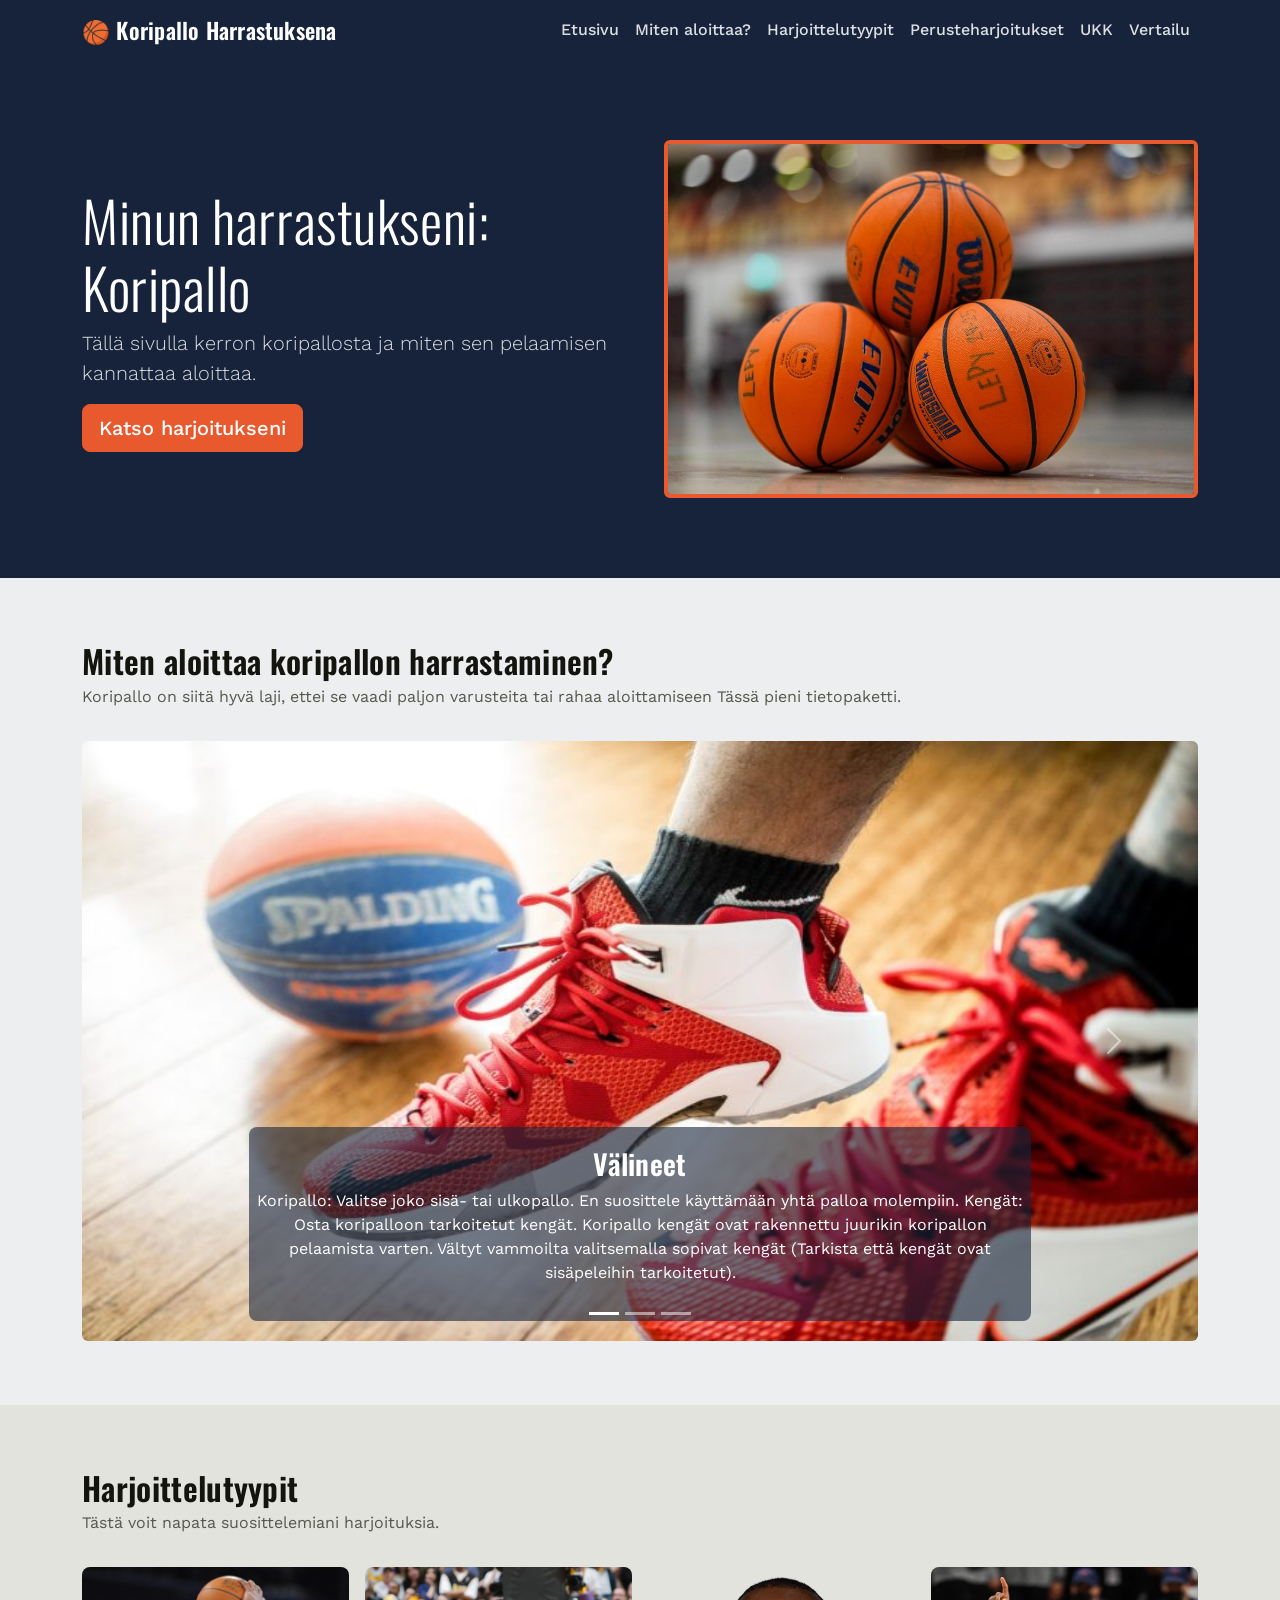
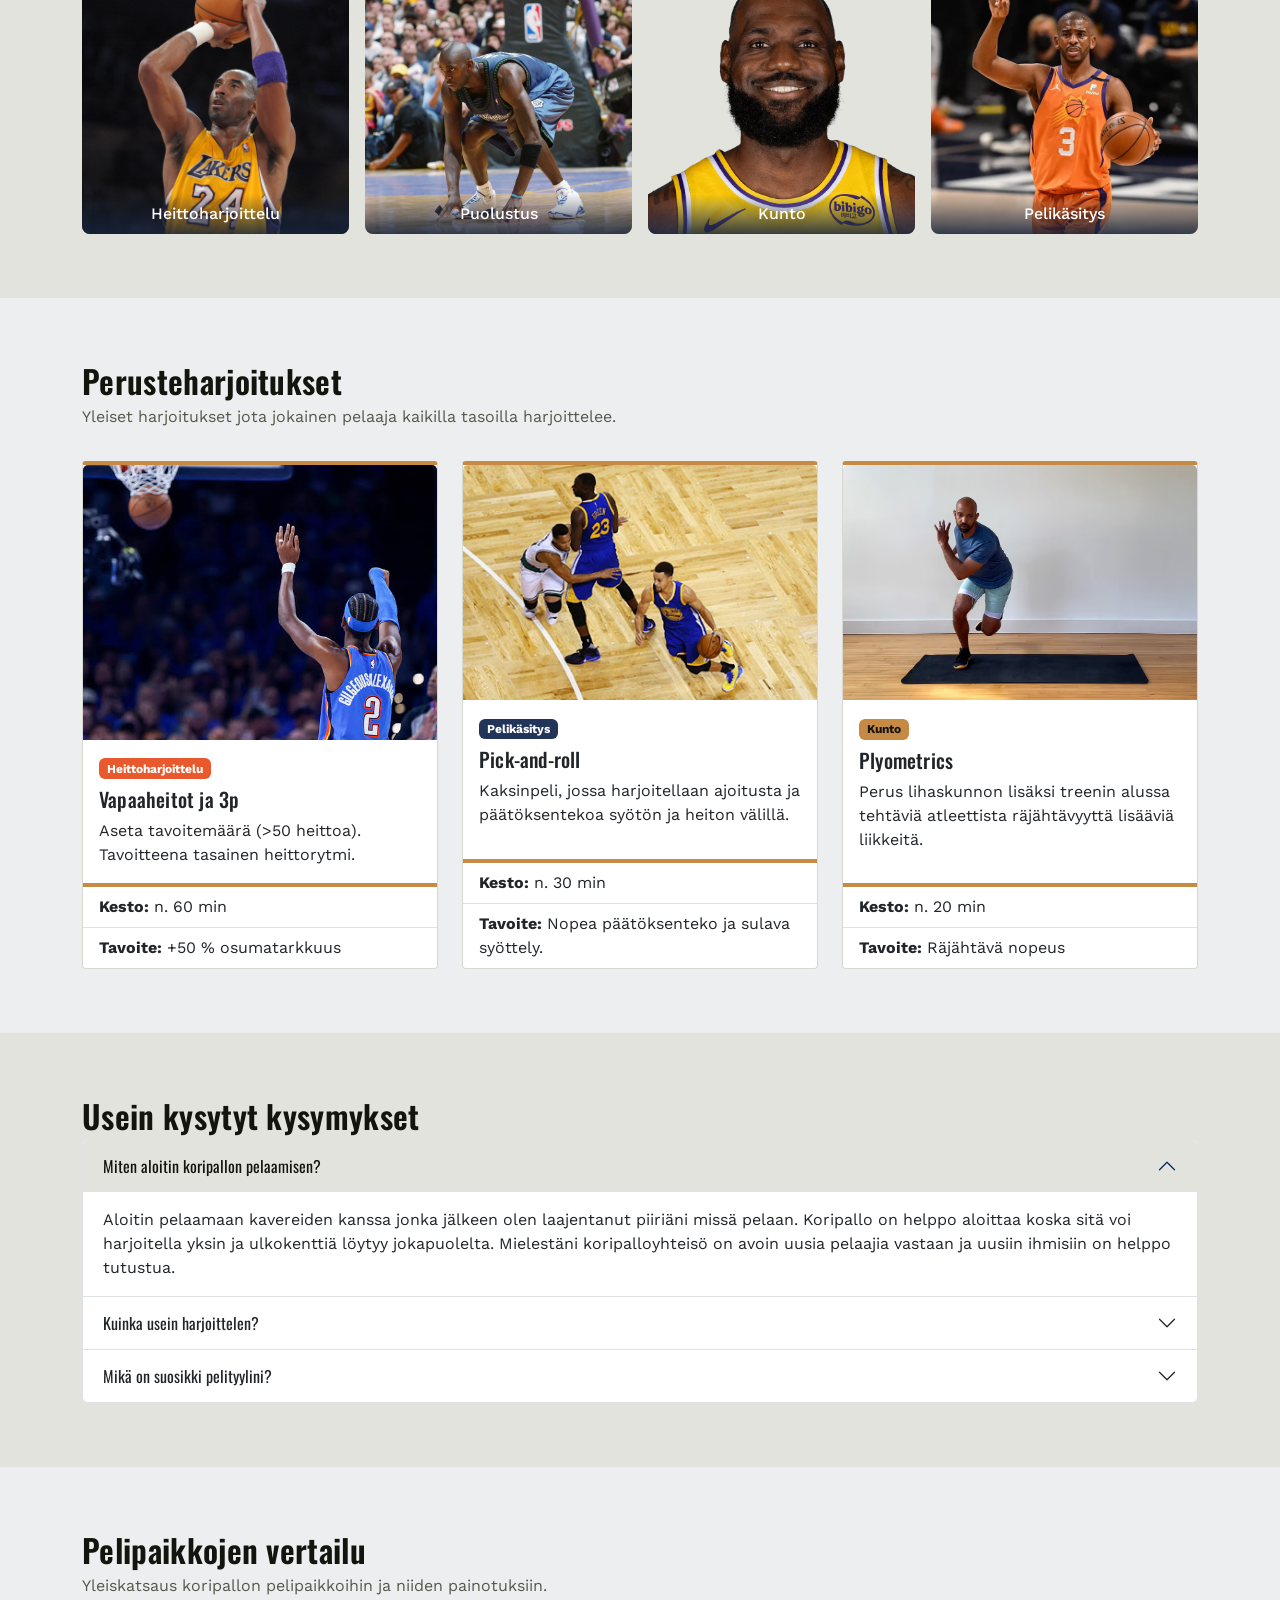
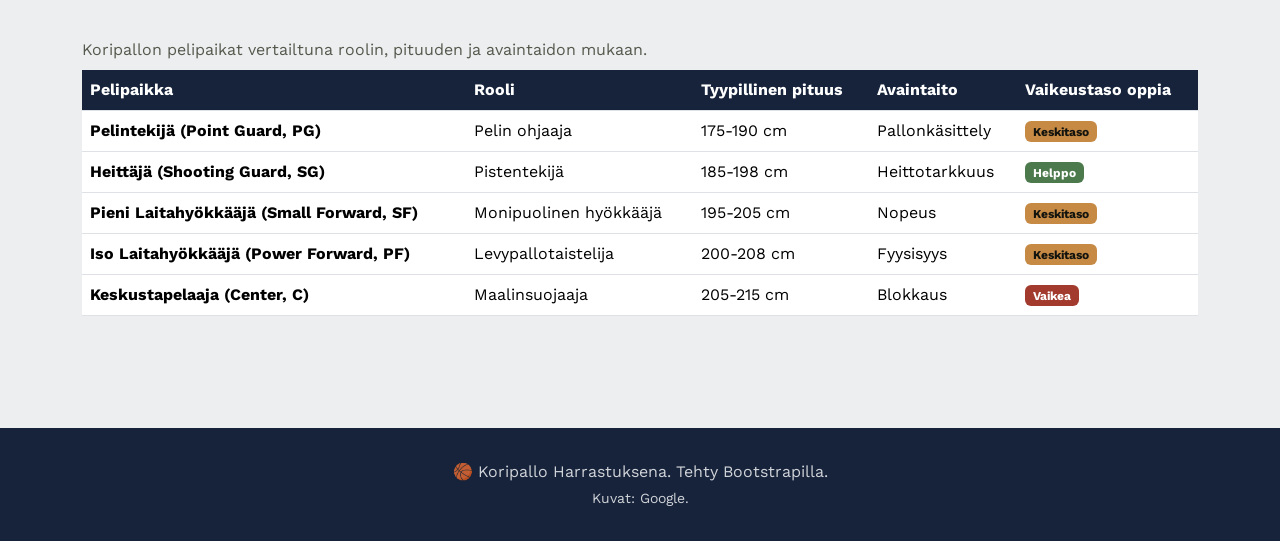
==== index.html @ c13de972 "Rename index_koris_final.html to index.html" ====
<!DOCTYPE html>
<html lang="fi">
<head>
  <meta charset="UTF-8">
  <meta name="viewport" content="width=device-width, initial-scale=1.0">
  <title>Koripallo Harrastuksena</title>
  <meta name="description" content="Korikentällä esittelee oman koripalloharrastukseni: kohokohdat, harjoittelutyypit, suosikkiharjoitukset, usein kysytyt kysymykset ja pelipaikkavertailu.">

  <!--Google Fonts: Oswald otsikoihin, Work Sans leipätekstiin-->
  <link rel="preconnect" href="https://fonts.googleapis.com">
  <link href="https://fonts.googleapis.com/css2?family=Oswald:wght@500;600;700&family=Work+Sans:wght@400;500;700&display=swap" rel="stylesheet">

  <!--Bootstrap 5 CSS (CDN)-->
  <link href="https://cdn.jsdelivr.net/npm/bootstrap@5.3.3/dist/css/bootstrap.min.css" rel="stylesheet">

  <!--tyylitiedosto-->
  <link href="style_koris.css" rel="stylesheet">
</head>
<body>

  <!--nav ohitus (tekoälyn lisäys saavutettavuuteen)-->
  <a class="visually-hidden-focusable skip-link" href="#paasisalto">siirry pääsisältöön</a>

  <!--nav-->
  <!--navbar-expand-lg: mukautettu (tekoälyn lisäys saavutettavuuteen)-->

  <header>
    <nav class="navbar navbar-expand-lg navbar-dark sticky-top">
      <div class="container">
        <a class="navbar-brand" href="#etusivu">🏀 Koripallo Harrastuksena</a>

        <!--hampurilaisvalikon painike-->
        <button class="navbar-toggler" type="button" data-bs-toggle="collapse" data-bs-target="#paavalikko">
          <span class="navbar-toggler-icon"></span>
        </button>

        <div class="collapse navbar-collapse" id="paavalikko">
          <ul class="navbar-nav ms-auto mb-2 mb-lg-0">
            <li class="nav-item"><a class="nav-link" href="#etusivu">Etusivu</a></li>
            <li class="nav-item"><a class="nav-link" href="#kohokohdat">Miten aloittaa?</a></li>
            <li class="nav-item"><a class="nav-link" href="#harjoittelu">Harjoittelutyypit</a></li>
            <li class="nav-item"><a class="nav-link" href="#harjoitukset">Perusteharjoitukset</a></li>
            <li class="nav-item"><a class="nav-link" href="#ukk">UKK</a></li>
            <li class="nav-item"><a class="nav-link" href="#vertailu">Vertailu</a></li>
          </ul>
        </div>
      </div>
    </nav>
  </header>

  <main id="paasisalto">

    <!--Hero-->

    <section id="etusivu" class="hero">
      <div class="container">
        <div class="row align-items-center g-5">
          <div class="col-lg-6">
            <h1 class="display-4">Minun harrastukseni: Koripallo</h1>
            <p class="lead">
              Tällä sivulla kerron koripallosta ja miten sen pelaamisen kannattaa aloittaa.
            </p>
            <a href="#harjoitukset" class="btn btn-accent btn-lg">Katso harjoitukseni</a>
          </div>
          <div class="col-lg-6">
            <img src="koripallo.jpg" class="img-fluid rounded hero-img" alt="Koripallo">
          </div>
        </div>
      </div>
    </section>

    <!--kuvakaruselli: miten aloittaa?-->

    <section id="kuvakaruselli" class="section-padding">
      <div class="container">
        <h2 class="section-title">Miten aloittaa koripallon harrastaminen?</h2>
        <p class="section-intro">Koripallo on siitä hyvä laji, ettei se vaadi paljon varusteita tai rahaa aloittamiseen Tässä pieni tietopaketti.</p>

        <div id="kuvakaruselli" class="carousel slide rounded overflow-hidden" data-bs-ride="carousel">

          <!--kuvakarusellin osoittimet-->

          <div class="carousel-indicators">
            <button type="button" data-bs-target="#kuvakaruselli" data-bs-slide-to="0" class="active"></button>
            <button type="button" data-bs-target="#kuvakaruselli" data-bs-slide-to="1"></button>
            <button type="button" data-bs-target="#kuvakaruselli" data-bs-slide-to="2"></button>
          </div>

          <div class="carousel-inner">
            <div class="carousel-item active">
              <img src="koripallo ja kengät.jpg" class="d-block w-100" style="width: 300px; height: 600px;" alt="Välineet">
              <div class="carousel-caption">
                <h3>Välineet</h3>
                <p>Koripallo: Valitse joko sisä- tai ulkopallo. En suosittele käyttämään yhtä palloa molempiin.
                  Kengät: Osta koripalloon tarkoitetut kengät. Koripallo kengät ovat rakennettu juurikin koripallon pelaamista varten. Vältyt vammoilta valitsemalla sopivat kengät (Tarkista että kengät ovat sisäpeleihin tarkoitetut).
                </p>
              </div>
            </div>
            <div class="carousel-item">
              <img src="court.jpg" class="d-block w-100" style="width: 300px; height: 600px;" alt="Kenttä kuva">
              <div class="carousel-caption">
                <h3>Säännöt</h3>
                <p>Opettele mitä tarkoittavat: Double dribble, Carry, Travel, Defensive & Offensive Fouls. Nämä ymmärtämällä voit osallistua jo rentoihin peleihin.</p>
              </div>
            </div>
            <div class="carousel-item">
              <img src="syöttely.jpg" class="d-block w-100" style="width: 300px; height: 600px;" alt="Jokic">
              <div class="carousel-caption">
                <h3>Pallonhallinta</h3>
                <p>Päivänselvää on osata kuljettaa, heittää ja syöttää sekä ymmärtää puolustamista. Suosittelen kuitenkin harjoittelemaan etenkin syöttelyä, sillä hyvällä syöttelyllä autat tiimiäsi voittamaan vaikka et olisi vielä heidän tasollaan muissa taidoissa.</p>
              </div>
            </div>
          </div>

          <button class="carousel-control-prev" type="button" data-bs-target="#kuvakaruselli" data-bs-slide="prev">
            <span class="carousel-control-prev-icon"></span>
            <span class="visually-hidden">Edellinen</span>
          </button>
          <button class="carousel-control-next" type="button" data-bs-target="#kuvakaruselli" data-bs-slide="next">
            <span class="carousel-control-next-icon"></span>
            <span class="visually-hidden">Seuraava</span>
          </button>
        </div>
      </div>
    </section>

    <!--ruudukko: harjoittelutyypit-->
    <!--Bootstrapin grid-järjestelmä-->

    <section id="harjoittelu" class="section-padding section-alt">
      <div class="container">
        <h2 class="section-title">Harjoittelutyypit</h2>
        <p class="section-intro">Tästä voit napata suosittelemiani harjoituksia.</p>

        <div class="row row-cols-2 row-cols-md-4 g-3">
          <div class="col">
            <div class="grid-tile">
              <img src="shooting.jpg" alt="Heittoharjoittelun kuvituskuva">
              <span class="grid-tile-label">Heittoharjoittelu</span>
            </div>
          </div>
          <div class="col">
            <div class="grid-tile">
              <img src="Kevin-Garnett-defends-1-scaled.jpg" alt="Puolustuspelin kuvituskuva">
              <span class="grid-tile-label">Puolustus</span>
            </div>
          </div>
          <div class="col">
            <div class="grid-tile">
              <img src="2544.jpg" alt="Kuntoharjoittelun kuvituskuva">
              <span class="grid-tile-label">Kunto</span>
            </div>
          </div>
          <div class="col">
            <div class="grid-tile">
              <img src="CP.jpg" alt="Pelikäsityksen kuvituskuva">
              <span class="grid-tile-label">Pelikäsitys</span>
            </div>
          </div>
        </div>
      </div>
    </section>

    <!--kortit: perusteharjoitukset-->

    <section id="harjoitukset" class="section-padding">
      <div class="container">
        <h2 class="section-title">Perusteharjoitukset</h2>
        <p class="section-intro">Yleiset harjoitukset jota jokainen pelaaja kaikilla tasoilla harjoittelee.</p>

        <div class="row row-cols-1 row-cols-md-3 g-4">

          <div class="col">
            <div class="card drill-card h-100">
              <img src="sga.jpg" class="card-img-top" alt="FT merchant" style="width: 100%; height: 275px; object-fit: cover;">
              <div class="card-body">
                <span class="badge badge-heitto mb-2">Heittoharjoittelu</span>
                <h3 class="card-title h5">Vapaaheitot ja 3p</h3>
                <p class="card-text">Aseta tavoitemäärä (>50 heittoa). Tavoitteena tasainen heittorytmi.</p>
              </div>
              <ul class="list-group list-group-flush">
                <li class="list-group-item"><strong>Kesto:</strong> n. 60 min</li>
                <li class="list-group-item"><strong>Tavoite:</strong> +50 % osumatarkkuus</li>
              </ul>
            </div>
          </div>

          <div class="col">
            <div class="card drill-card h-100">
              <img src="Pick & Roll Shooting Drill.jpg" class="card-img-top" alt="Pick-and-roll">
              <div class="card-body">
                <span class="badge badge-pelikasitys mb-2">Pelikäsitys</span>
                <h3 class="card-title h5">Pick-and-roll</h3>
                <p class="card-text">Kaksinpeli, jossa harjoitellaan ajoitusta ja päätöksentekoa syötön ja heiton välillä.</p>
              </div>
              <ul class="list-group list-group-flush">
                <li class="list-group-item"><strong>Kesto:</strong> n. 30 min</li>
                <li class="list-group-item"><strong>Tavoite:</strong> Nopea päätöksenteko ja sulava syöttely.</li>
              </ul>
            </div>
          </div>

          <div class="col">
            <div class="card drill-card h-100">
              <img src="skater-1657646762.jpg" class="card-img-top" alt="plyos">
              <div class="card-body">
                <span class="badge badge-kunto mb-2">Kunto</span>
                <h3 class="card-title h5">Plyometrics</h3>
                <p class="card-text">Perus lihaskunnon lisäksi treenin alussa tehtäviä atleettista räjähtävyyttä lisääviä liikkeitä.</p>
              </div>
              <ul class="list-group list-group-flush">
                <li class="list-group-item"><strong>Kesto:</strong> n. 20 min</li>
                <li class="list-group-item"><strong>Tavoite:</strong> Räjähtävä nopeus</li>
              </ul>
            </div>
          </div>

        </div>
      </div>
    </section>

    <!--haitari: UKK-->

    <section id="ukk" class="section-padding section-alt">
      <div class="container">
        <h2 class="section-title">Usein kysytyt kysymykset</h2>

        <div class="accordion" id="ukkHaitari">

          <div class="accordion-item">
            <h3 class="accordion-header" id="kysymys1">
              <button class="accordion-button" type="button" data-bs-toggle="collapse" data-bs-target="#vastaus1">
                Miten aloitin koripallon pelaamisen?
              </button>
            </h3>
            <div id="vastaus1" class="accordion-collapse collapse show" data-bs-parent="#ukkHaitari">
              <div class="accordion-body">
                Aloitin pelaamaan kavereiden kanssa jonka jälkeen olen laajentanut piiriäni missä pelaan. Koripallo on helppo aloittaa koska sitä voi harjoitella yksin ja ulkokenttiä löytyy jokapuolelta. Mielestäni koripalloyhteisö on avoin uusia pelaajia vastaan ja uusiin ihmisiin on helppo tutustua.
              </div>
            </div>
          </div>

          <div class="accordion-item">
            <h3 class="accordion-header" id="kysymys2">
              <button class="accordion-button collapsed" type="button" data-bs-toggle="collapse" data-bs-target="#vastaus2">
                Kuinka usein harjoittelen?
              </button>
            </h3>
            <div id="vastaus2" class="accordion-collapse collapse" data-bs-parent="#ukkHaitari">
              <div class="accordion-body">
                Salitreeniä koripalloa varten treenaan 2x viikossa. Pallonhallinta ja heittoharjoituksia tavoittelen tekemään myös 2x viikossa. Pelit tapahtuvat yleensä viikonloppuisin.
              </div>
            </div>
          </div>

          <div class="accordion-item">
            <h3 class="accordion-header" id="kysymys3">
              <button class="accordion-button collapsed" type="button" data-bs-toggle="collapse" data-bs-target="#vastaus3">
                Mikä on suosikki pelityylini?
              </button>
            </h3>
            <div id="vastaus3" class="accordion-collapse collapse" data-bs-parent="#ukkHaitari">
              <div class="accordion-body">
                Pidän eniten pick-and-roll-tilanteista, koska ne vaativat hyvää yhteispeliä ja nopeaa päätöksentekoa. Yksilöllinen pelityylini nojautuu vahvasta Kevin Durantin pelityyliin. Tykkään myös puolustaa, koska olen siinä tosi hyvä.
              </div>
            </div>
          </div>

        </div>
      </div>
    </section>

    <!-- taulukko pelipaikoista -->

    <section id="vertailu" class="section-padding">
      <div class="container">
        <h2 class="section-title">Pelipaikkojen vertailu</h2>
        <p class="section-intro">Yleiskatsaus koripallon pelipaikkoihin ja niiden painotuksiin.</p>

        <div class="table-responsive">
          <table class="table table-hover align-middle">
            <caption>Koripallon pelipaikat vertailtuna roolin, pituuden ja avaintaidon mukaan.</caption>
            <thead>
              <tr>
                <th scope="col">Pelipaikka</th>
                <th scope="col">Rooli</th>
                <th scope="col">Tyypillinen pituus</th>
                <th scope="col">Avaintaito</th>
                <th scope="col">Vaikeustaso oppia</th>
              </tr>
            </thead>
            <tbody>
              <tr>
                <th scope="row">Pelintekijä (Point Guard, PG)</th>
                <td>Pelin ohjaaja</td>
                <td>175-190 cm</td>
                <td>Pallonkäsittely</td>
                <td><span class="badge badge-keski">Keskitaso</span></td>
              </tr>
              <tr>
                <th scope="row">Heittäjä (Shooting Guard, SG)</th>
                <td>Pistentekijä</td>
                <td>185-198 cm</td>
                <td>Heittotarkkuus</td>
                <td><span class="badge badge-helppo">Helppo</span></td>
              </tr>
              <tr>
                <th scope="row">Pieni Laitahyökkääjä (Small Forward, SF)</th>
                <td>Monipuolinen hyökkääjä</td>
                <td>195-205 cm</td>
                <td>Nopeus</td>
                <td><span class="badge badge-keski">Keskitaso</span></td>
              </tr>
              <tr>
                <th scope="row">Iso Laitahyökkääjä (Power Forward, PF)</th>
                <td>Levypallotaistelija</td>
                <td>200-208 cm</td>
                <td>Fyysisyys</td>
                <td><span class="badge badge-keski">Keskitaso</span></td>
              </tr>
              <tr>
                <th scope="row">Keskustapelaaja (Center, C)</th>
                <td>Maalinsuojaaja</td>
                <td>205-215 cm</td>
                <td>Blokkaus</td>
                <td><span class="badge badge-vaikea">Vaikea</span></td>
              </tr>
            </tbody>
          </table>
        </div>
      </div>
    </section>

  </main>

  <!--footer-->  

  <footer class="site-footer">
    <div class="container text-center">
      <p class="mb-1">🏀 Koripallo Harrastuksena. Tehty Bootstrapilla.</p>
      <p class="mb-0 small">Kuvat: Google.</p>
    </div>
  </footer>

  <!--boostrap ominaisuuksia varten-->

  <script src="https://cdn.jsdelivr.net/npm/bootstrap@5.3.3/dist/js/bootstrap.bundle.min.js"></script>
</body>
</html>
---- style_koris.css ----
/* Koripallo Harrastuksena – oma tyylitiedosto. */

:root {
  --color-navy: #16233B;
  --color-navy-light: #23345A;
  --color-court: #C68A45;
  --color-orange: #E8592E;
  --color-bg: #EDEEF0;
  --color-card-bg: #FFFFFF;
  --color-ink: #14140F;

  --font-display: "Oswald", "Segoe UI", sans-serif;
  --font-body: "Work Sans", "Segoe UI", sans-serif;
}

/* perusasetukset */
body {
  font-family: var(--font-body);
  color: var(--color-ink);
  background-color: var(--color-bg);
}

h1, h2, h3, h4, .navbar-brand {
  font-family: var(--font-display);
  font-weight: 600;
  letter-spacing: 0.01em;
}

/* näppäimistökäyttäjän "ohita navigaatio" -linkki (tekoälyn lisäys) */
.skip-link {
  position: absolute;
  top: -3rem;
  left: 1rem;
  background: var(--color-orange);
  color: #fff;
  padding: 0.5rem 1rem;
  border-radius: 0 0 0.25rem 0.25rem;
  z-index: 2000;
}
.skip-link:focus {
  top: 0;
}

/* nav */
.navbar {
  background-color: var(--color-navy);
}
.navbar .nav-link {
  color: rgba(255, 255, 255, 0.85);
  font-weight: 500;
}
.navbar .nav-link:hover,
.navbar .nav-link:focus {
  color: #fff;
}
.navbar-brand {
  color: #fff;
  font-size: 1.4rem;
}

/* Hero */
.hero {
  background-color: var(--color-navy);
  color: #fff;
  padding: 5rem 0;
}
.hero .lead {
  color: rgba(255, 255, 255, 0.85);
}
.hero-img {
  border: 4px solid var(--color-orange);
}

/* oma tehostepainike */
.btn-accent {
  background-color: var(--color-orange);
  border-color: var(--color-orange);
  color: #fff;
  font-weight: 500;
}
.btn-accent:hover,
.btn-accent:focus {
  background-color: #c8481f;
  border-color: #c8481f;
  color: #fff;
}

/* yleiset */
.section-padding {
  padding: 4rem 0;
}
.section-alt {
  background-color: #E2E3DD;
}
.section-title {
  font-size: 2rem;
  margin-bottom: 0.25rem;
}
.section-intro {
  color: #55584c;
  margin-bottom: 2rem;
}

/* kuvakaruselli */
.carousel-caption h3 {
  color: #fff;
}
.carousel-caption {
  background: rgba(22, 35, 59, 0.6);
  border-radius: 0.5rem;
}

/* ruudukko */
.grid-tile {
  position: relative;
  overflow: hidden;
  border-radius: 0.5rem;
  aspect-ratio: 1 / 1;
}
.grid-tile img {
  width: 100%;
  height: 100%;
  object-fit: cover;
  display: block;
  transition: transform 0.3s ease;
}
.grid-tile:hover img {
  transform: scale(1.05);
}
.grid-tile-label {
  position: absolute;
  left: 0;
  bottom: 0;
  right: 0;
  padding: 0.5rem;
  background: linear-gradient(0deg, rgba(22,35,59,0.85), transparent);
  color: #fff;
  font-weight: 500;
  text-align: center;
}

/* kortit */
.drill-card {
  border: 1px solid #d7d8d0;
  border-top: 4px solid var(--color-court);
  border-radius: 0.25rem;
}

/* badget (lisä-Bootstrap-ominaisuus) */
.badge-heitto       { background-color: var(--color-orange); }
.badge-pelikasitys  { background-color: var(--color-navy-light); }
.badge-kunto        { background-color: var(--color-court); color: #14140F; }
.badge-helppo       { background-color: #4C7A4C; }
.badge-keski        { background-color: var(--color-court); color: #14140F; }
.badge-vaikea       { background-color: #A23B2E; }

/* haitari */
.accordion-button:not(.collapsed) {
  background-color: #E2E3DD;
  color: var(--color-ink);
}
.accordion-button:focus {
  box-shadow: 0 0 0 0.2rem rgba(22, 35, 59, 0.35);
}

/* taulukko */
caption {
  caption-side: top;
  color: #55584c;
}
.table thead th {
  background-color: var(--color-navy);
  color: #fff;
}

/* footer */
.site-footer {
  background-color: var(--color-navy);
  color: rgba(255, 255, 255, 0.8);
  padding: 2rem 0;
  margin-top: 2rem;
}

/* saavutettavuus (tekoälyn lisäys) */
a:focus-visible,
button:focus-visible {
  outline: 3px solid var(--color-orange);
  outline-offset: 2px;
}

/* tekoälyn lisäys "vähennä liikettä" */
@media (prefers-reduced-motion: reduce) {
  .grid-tile img {
    transition: none;
  }
}
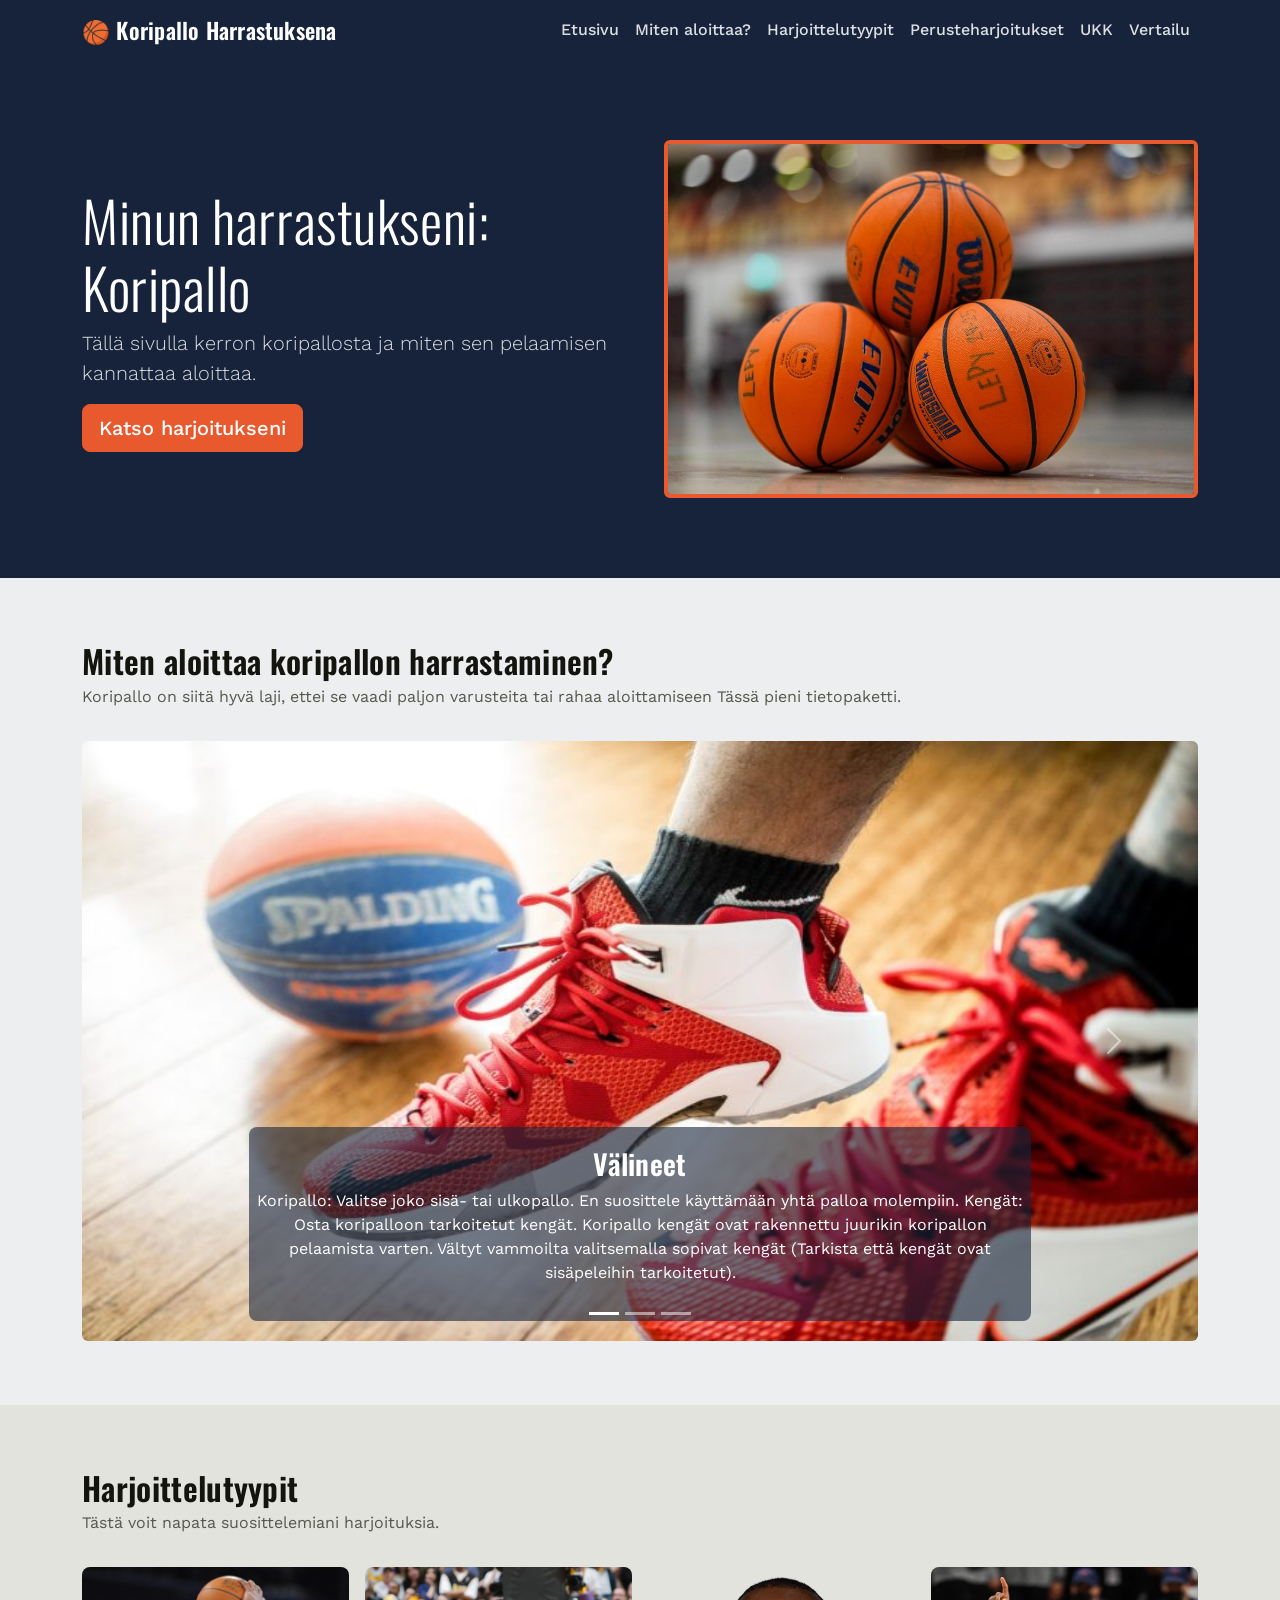
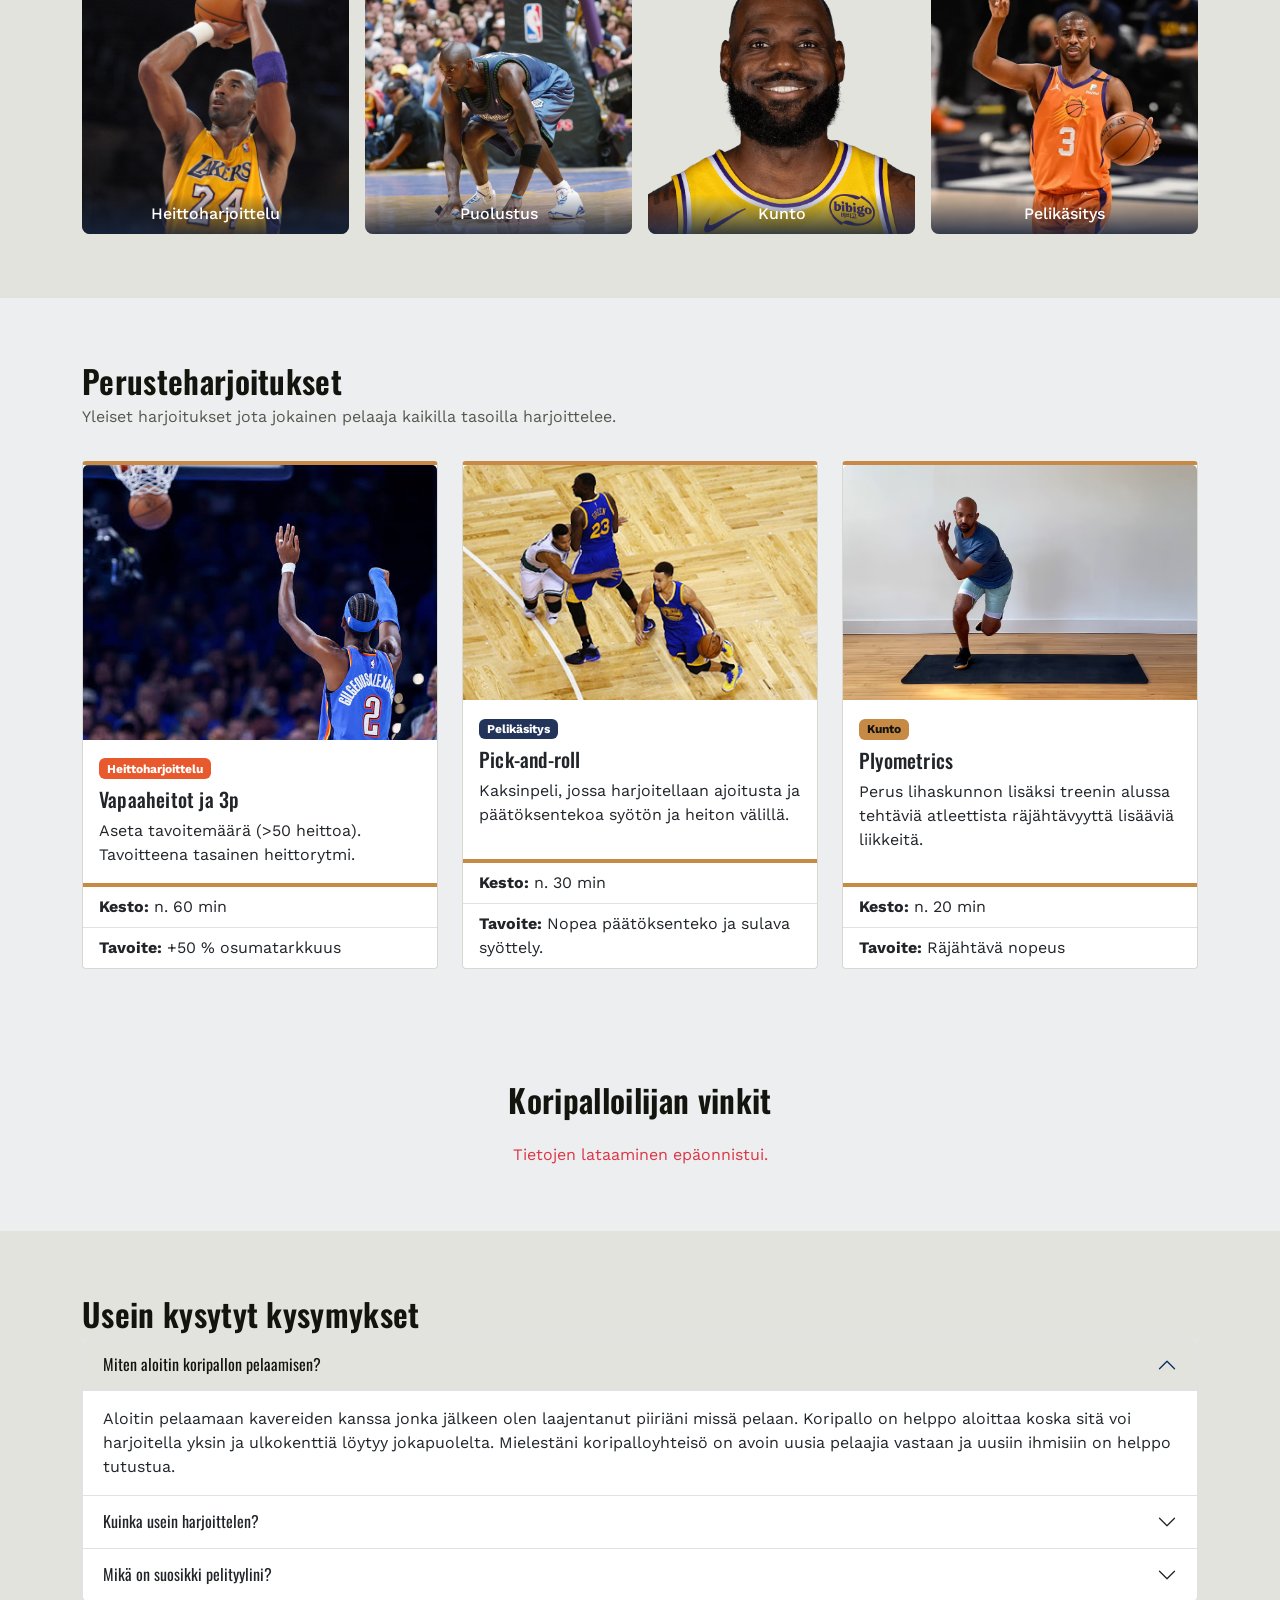
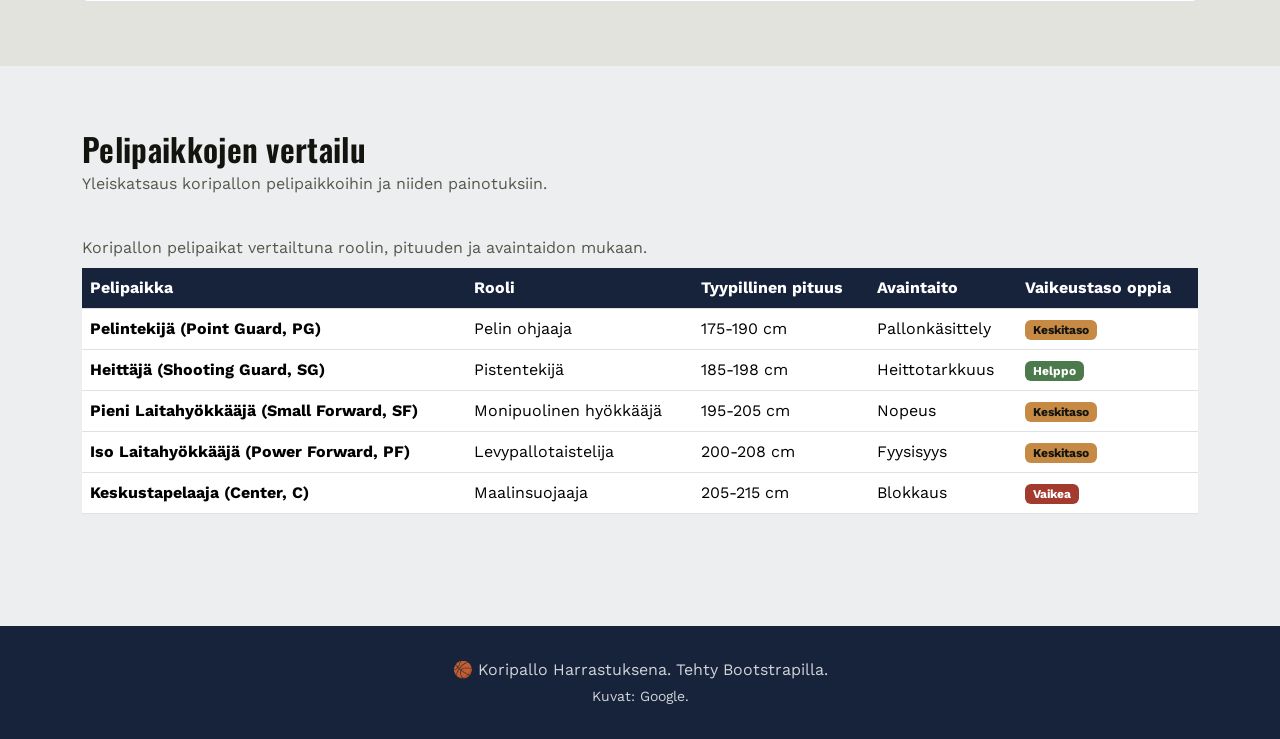
==== commit d7fa7a04: "Update index.html" ====
--- a/index.html
+++ b/index.html
@@ -37,7 +37,7 @@
         <div class="collapse navbar-collapse" id="paavalikko">
           <ul class="navbar-nav ms-auto mb-2 mb-lg-0">
             <li class="nav-item"><a class="nav-link" href="#etusivu">Etusivu</a></li>
-            <li class="nav-item"><a class="nav-link" href="#kohokohdat">Miten aloittaa?</a></li>
+            <li class="nav-item"><a class="nav-link" href="#aloitus">Miten aloittaa?</a></li>
             <li class="nav-item"><a class="nav-link" href="#harjoittelu">Harjoittelutyypit</a></li>
             <li class="nav-item"><a class="nav-link" href="#harjoitukset">Perusteharjoitukset</a></li>
             <li class="nav-item"><a class="nav-link" href="#ukk">UKK</a></li>
@@ -71,7 +71,7 @@
 
     <!--kuvakaruselli: miten aloittaa?-->
 
-    <section id="kuvakaruselli" class="section-padding">
+    <section id="aloitus" class="section-padding">
       <div class="container">
         <h2 class="section-title">Miten aloittaa koripallon harrastaminen?</h2>
         <p class="section-intro">Koripallo on siitä hyvä laji, ettei se vaadi paljon varusteita tai rahaa aloittamiseen Tässä pieni tietopaketti.</p>
@@ -219,6 +219,55 @@
       </div>
     </section>
 
+    <div class="container my-5">
+    <h2 class="mb-4 text-center">Koripalloilijan vinkit</h2>
+    
+    <!--Tähän containeriin latautuvat kortit-->
+    <div id="json-vinkit-container" class="row g-4">
+        <div class="text-center">
+            <div class="spinner-border text-primary" role="status">
+                <span class="visually-hidden">Ladataan...</span>
+            </div>
+        </div>
+    </div>
+</div>
+
+<script>
+    async function haeOmaJsonData() {
+        const container = document.getElementById('json-vinkit-container');
+        
+        try {
+            // Haetaan tiedosto
+            const response = await fetch('vinkit.json');
+            const vinkit = await response.json();
+            
+            container.innerHTML = ''; // Tyhjennetään latausanimaatio
+            
+            vinkit.forEach(vinkki => {
+                const cardHTML = `
+                    <div class="col-md-4">
+                        <div class="card h-100 shadow-sm border-success">
+                            <div class="card-body">
+                                <span class="badge bg-success mb-2">${vinkki.kategoria}</span>
+                                <h5 class="card-title">${vinkki.otsikko}</h5>
+                                <p class="card-text">${vinkki.kuvaus}</p>
+                            </div>
+                        </div>
+                    </div>
+                `;
+                container.innerHTML += cardHTML;
+            });
+            
+        } catch (error) {
+            console.error('Virhe tiedoston haussa:', error);
+            container.innerHTML = '<p class="text-center text-danger">Tietojen lataaminen epäonnistui.</p>';
+        }
+    }
+
+    // Suoritetaan funktio, kun sivu latautuu
+    haeOmaJsonData();
+</script>
+    
     <!--haitari: UKK-->
 
     <section id="ukk" class="section-padding section-alt">
